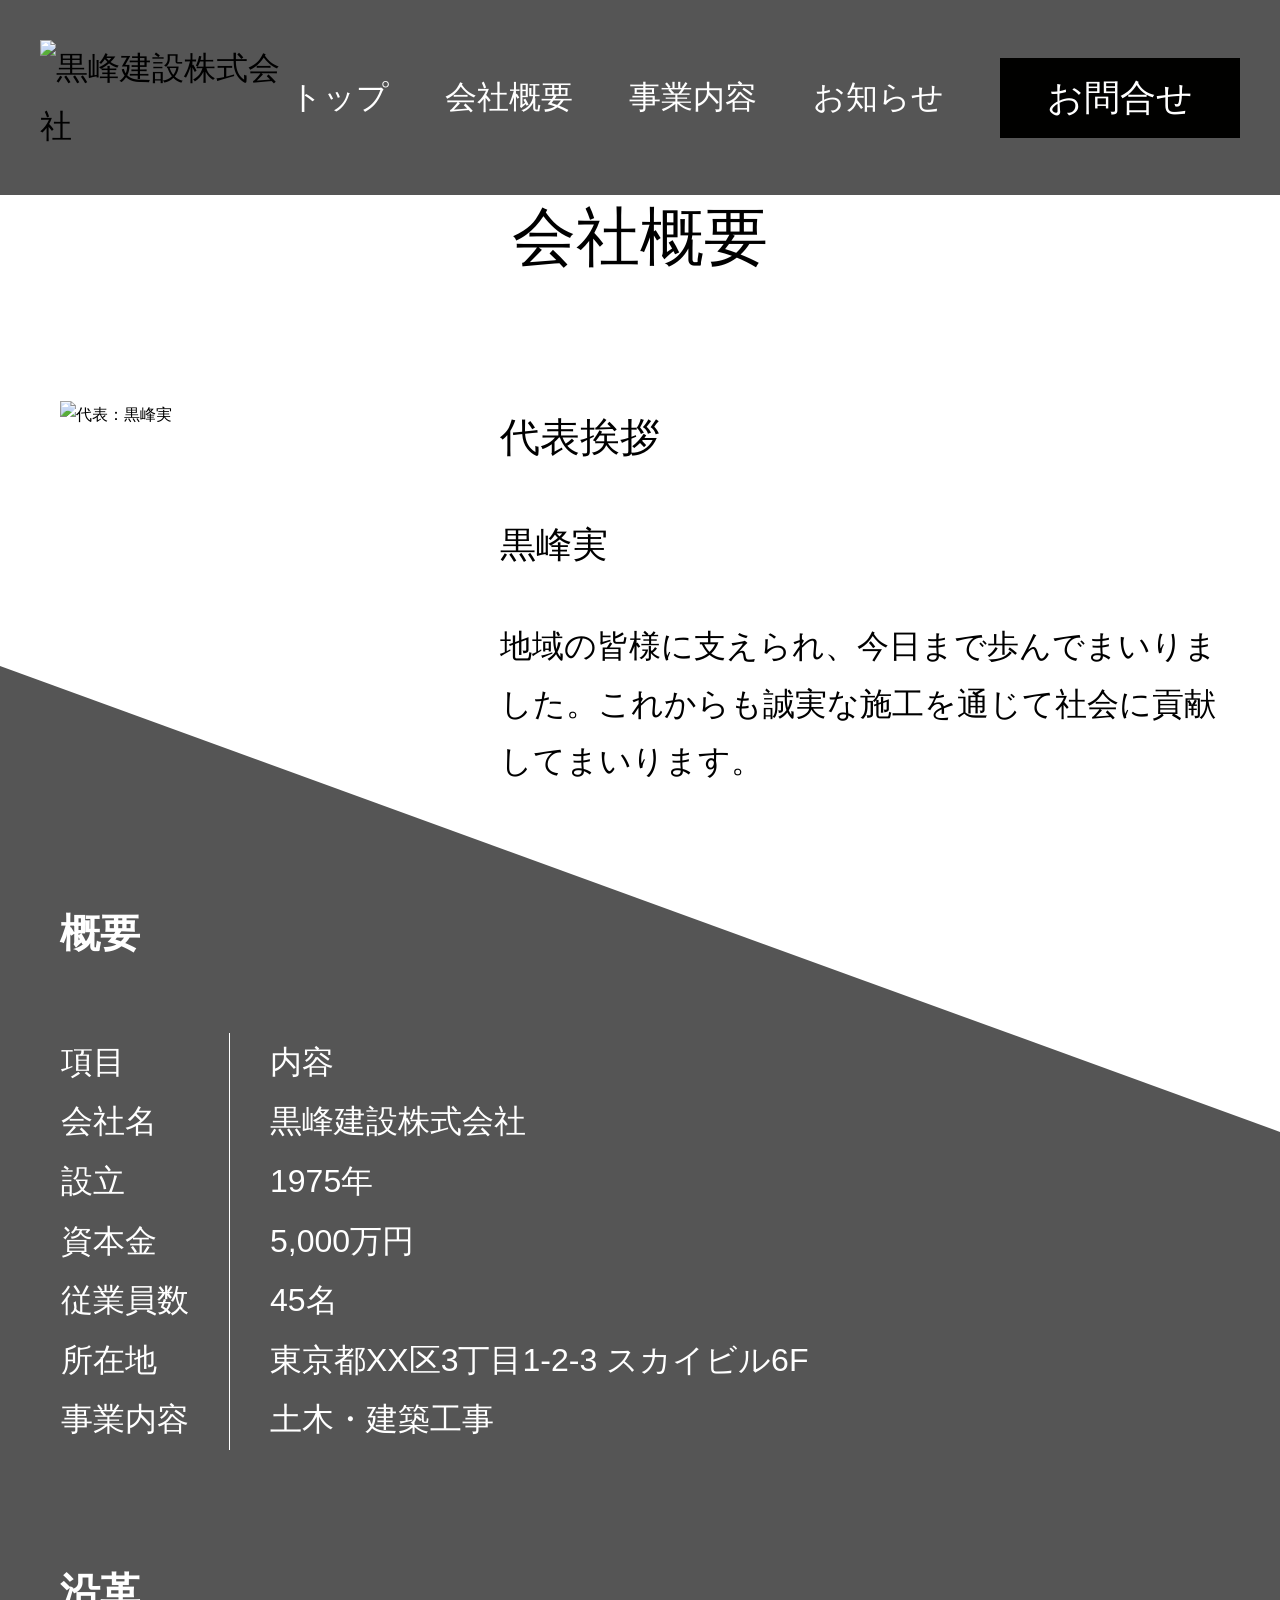
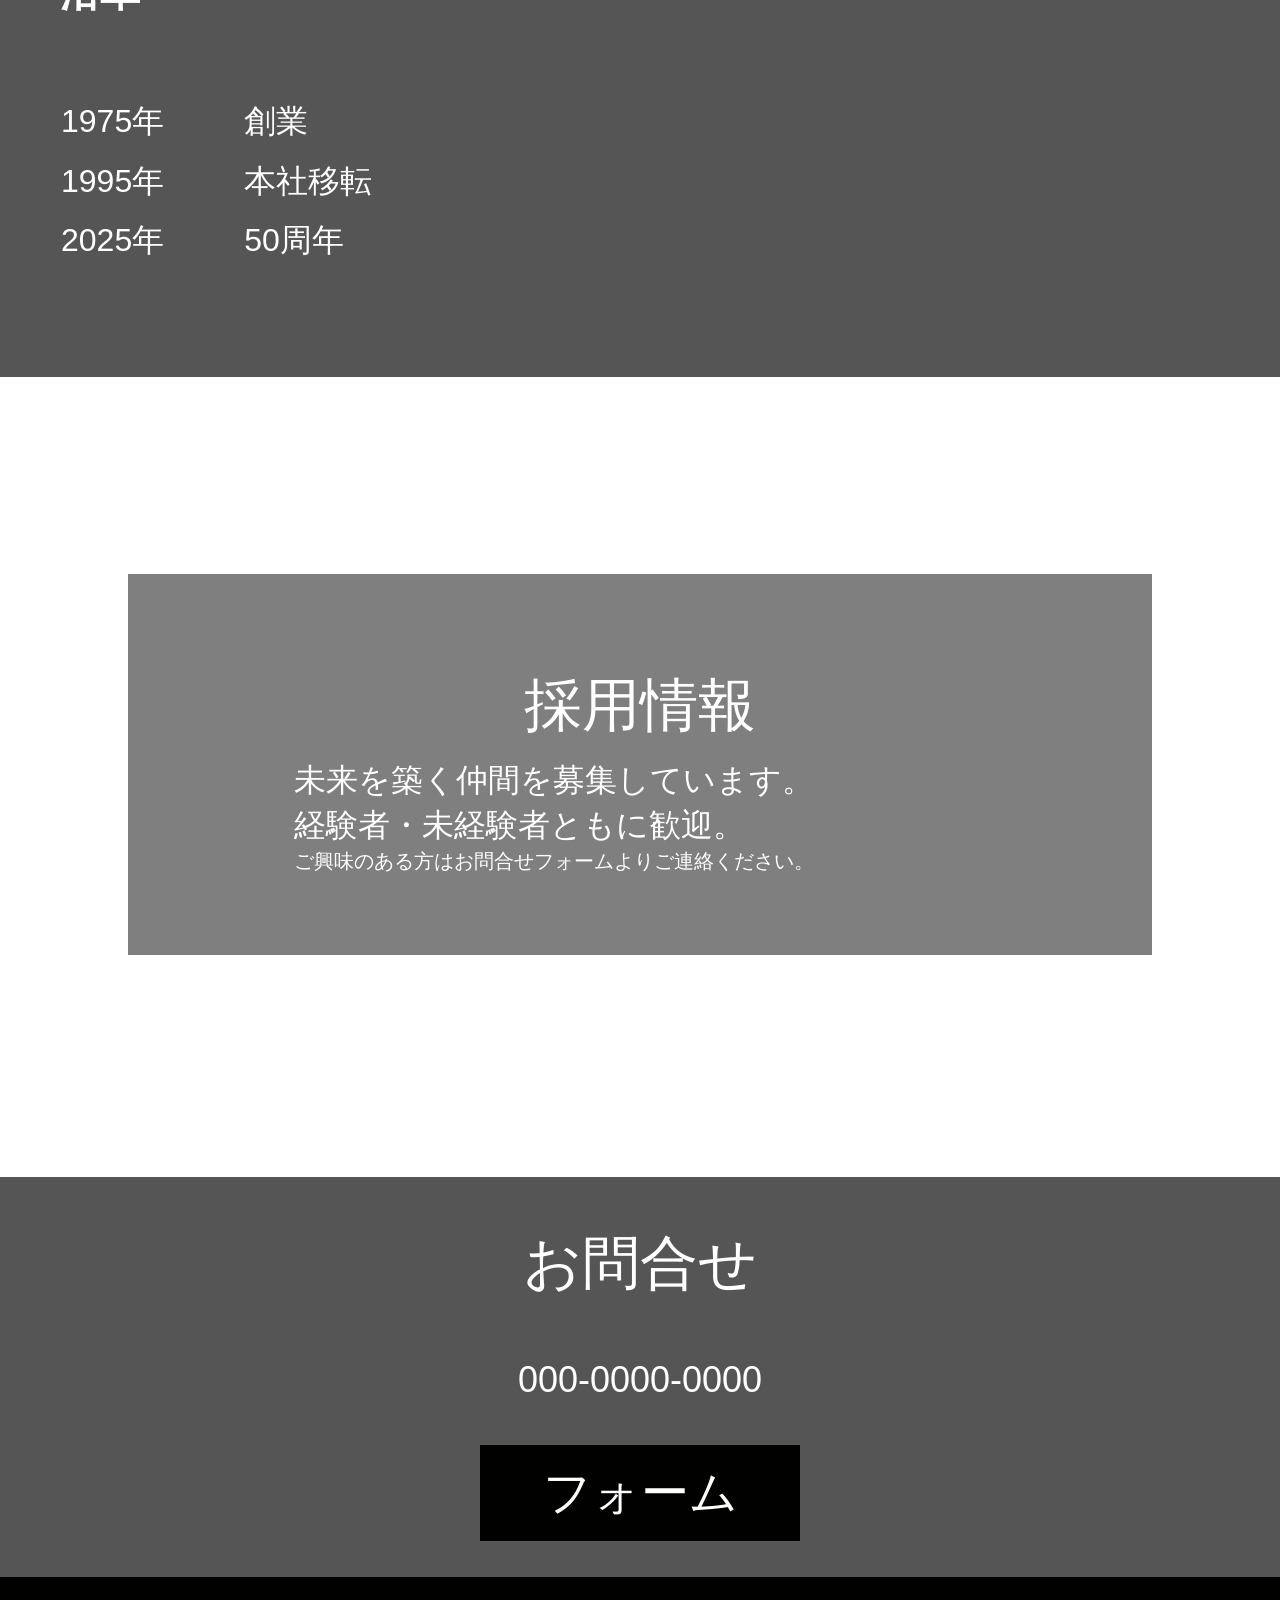
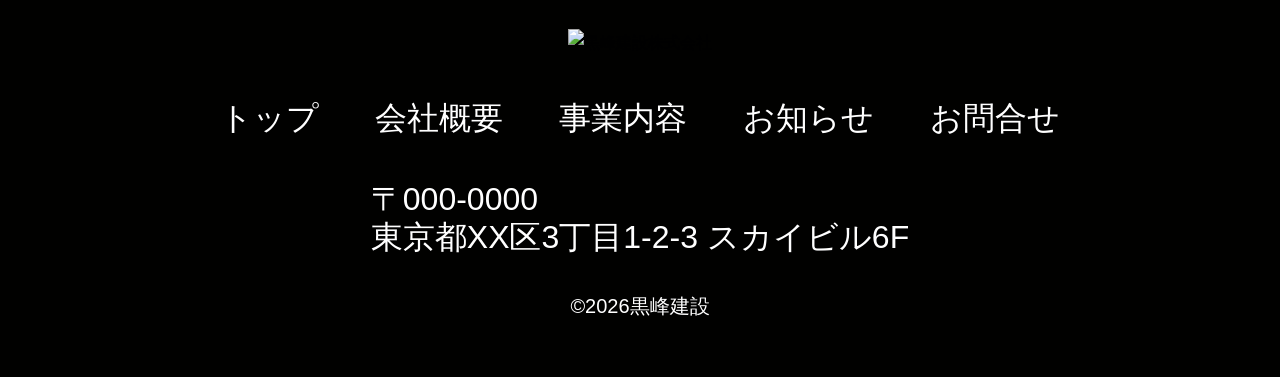
==== about.html @ e71d2fcc "About Page" ====
<!DOCTYPE html>
<html lang="ja">

<head>
  <meta charset="UTF-8">
  <meta name="viewport" content="width=device-width, initial-scale=1.0">
  <meta name="description" content="黒峰建設株式会社は橋梁工事・道路工事・公共施設施工を手掛ける総合建設会社です。">
  <meta property="og:title" content="黒峰建設株式会社">
  <meta property="og:description" content="橋梁・道路・公共施設施工">
  <meta property="og:type" content="website">
  <title>黒峰建設株式会社 | 橋梁・土木工事の専門企業</title>
  <link rel="icon" href="icon.jpg">
  <link rel="stylesheet" href="style.css">
</head>

<body class="about-page">
  <header>
    <div class="header-inner">
      <h1 class="logo">
        <a href="index.html">
          <img src="logo.jpg" alt="黒峰建設株式会社">
        </a>
      </h1>
      <nav>
        <ul class="menu">
          <li><a href="index.html">トップ</a></li>
          <li><a href="about.html">会社概要</a></li>
          <li>事業内容</li>
          <li>お知らせ</li>
          <li class="contact-btn"><a href="contact.html">お問合せ</a></li>
        </ul>
      </nav>
    </div>
  </header>

  <div class="pages">
    <h2 class="page-title">会社概要</h2>
    <div class="wrapper">
      <div class="message-container">
        <img src="CEO.png" alt="代表：黒峰実" class="ceo-img">
        <div class="message-inner">
          <h3 class="ceo-message">代表挨拶</h3>
          <p class="ceo-name">黒峰実</p>
          <p class="message">地域の皆様に支えられ、今日まで歩んでまいりました。これからも誠実な施工を通じて社会に貢献してまいります。</p>
        </div>
      </div>


      <h3 class="part-title">概要</h3>
      <table class="about-detail">
        <thead>
          <tr>
            <th>項目</th>
            <th>内容</th>
          </tr>
        </thead>
        <tbody>
          <tr>
            <td>会社名</td>
            <td>黒峰建設株式会社</td>
          </tr>
          <tr>
            <td>設立</td>
            <td>1975年</td>
          </tr>
          <tr>
            <td>資本金</td>
            <td>5,000万円</td>
          </tr>
          <tr>
            <td>従業員数</td>
            <td>45名</td>
          </tr>
          <tr>
            <td>所在地</td>
            <td>東京都XX区3丁目1-2-3 スカイビル6F</td>
          </tr>
          <tr>
            <td>事業内容</td>
            <td>土木・建築工事</td>
          </tr>
        </tbody>
      </table>

      <h3 class="part-title">沿革</h3>
      <table class="history">
        <tbody>
          <tr>
            <td>1975年</td>
            <td>創業</td>
          </tr>
          <tr>
            <td>1995年</td>
            <td>本社移転</td>
          </tr>
          <tr>
            <td>2025年</td>
            <td>50周年</td>
          </tr>
        </tbody>
      </table>

    </div>
  </div>

  <section class="recruitment">
    <div class="recruitment-overlay">
      <div class="recruitment-inner">
        <h3 class="section-title">
          採用情報
        </h3>
        <p>未来を築く仲間を募集しています。<br>経験者・未経験者ともに歓迎。</p>
        <p class="small">ご興味のある方はお問合せフォームよりご連絡ください。</p>
      </div>
    </div>
  </section>

  <section class="contact-lead">
    <h3 class="section-title">お問合せ</h3>
    <p>000-0000-0000</p>
    <div class="more">
      <a href="contact.html">フォーム
      </a>
    </div>
  </section>

  <footer>
    <img src="logo.jpg" alt="黒峰建設株式会社">
    <nav>
      <ul class="menu">
        <li><a href="index.html">トップ</a></li>
        <li><a href="about.html">会社概要</a></li>
        <li>事業内容</li>
        <li>お知らせ</li>
        <li><a href="contact.html">お問合せ</a></li>
      </ul>
    </nav>
    <p class="adress">〒000-0000
      <br>東京都XX区3丁目1-2-3 スカイビル6F
    </p>
    <p class="copyright">©2026黒峰建設</p>
  </footer>
</body>

</html>
---- style.css ----
@charset "utf-8";

:root {
  --main-color: #555;
  --accent-color: #010100;
}

.wrapper {
  max-width: 1200px;
  margin: 0 auto;
  padding: 0 20px;
  display: flex;
}

*,
*::after,
*::before {
  box-sizing: border-box;
}

html {
  font-size: 100%;
  scroll-behavior: smooth;
  scroll-padding-top: 180px;
}

h1,
h2,
h3,
h4,
h5,
h6 {
  margin: 0;
  font-weight: normal;
}

ul,
ol {
  margin: 0;
  padding: 0;
  list-style: none;
}

p {
  margin: 0;
}

body {
  margin: 0;
  font-family: "Noto Sans JP", sans-serif;
  line-height: 1.8;
  padding-top: 180px;
}

img {
  max-width: 100%;
  height: auto;
  display: block;
}

a {
  text-decoration: none;
  color: inherit;
}

/* トップページ */

header {
  background-color: var(--main-color);
  padding: 40px 0;
  position: fixed;
  top: 0;
  left: 0;
  width: 100%;
  z-index: 1000;
}

.header-inner {
  max-width: 1200px;
  margin: 0 auto;
  display: flex;
  align-items: center;
  justify-content: space-between;
}

header img {
  width: 248px;
}

header .menu {
  display: flex;
  align-items: center;
  gap: 56px;
  color: #fff;
  font-size: 32px;
}

.contact-btn a {
  background-color: var(--accent-color);
  display: inline-block;
  width: 240px;
  height: 80px;
  font-size: 36px;
  text-align: center;
  line-height: 80px;
}


.hero {
  display: flex;
  background: url(top-1.avif) center bottom / cover no-repeat;
  min-height: 720px;
  align-items: center;
  padding: 120px 20px;
  justify-content: center;
  text-align: left;
  position: relative;
}

.hero::before {
  content: "";
  position: absolute;
  inset: 0;
  background-color: var(--accent-color);
  opacity: 0.5;
}

.copy {
  color: #fff;
  font-size: clamp(40px, 5.5vw, 80px);
  font-weight: lighter;
  line-height: 1.2;
  position: relative;
}

.copy .sub {
  display: block;
  font-size: clamp(16px, 2.2vw, 32px);
  max-width: 960px;
  margin: 0 auto;
  position: relative;
}

.news {
  background: url(company2.avif) center bottom / cover no-repeat;
  min-height: 720px;
  display: flex;
  flex-direction: column;
  align-items: center;
  justify-content: center;
}

.section-title {
  color: #fff;
  text-align: center;
  font-size: clamp(28px, 4.5vw, 64px);
  font-weight: 500;
}

.news-overlay {
  display: flex;
  justify-content: center;
  width: 80%;
  max-width: 1200px;
  margin: 0 auto 24px;
  padding: 80px;
  background-color: rgba(1, 1, 0, 0.5);
}

.news-inner {
  width: 80%;
  color: #fff;
  font-size: 32px;
  font-weight: 100;
  text-align: left;
}

.news-list li {
  display: flex;
}

.news-list li a {
  display: flex;
  align-items: center;
  gap: 100px;
  width: 100%;
}

.news-list time {
  width: 140px;
  flex-shrink: 0;
}

.news-title {
  white-space: nowrap;
  overflow: hidden;
  text-overflow: ellipsis;
  flex: 1;
}

.more {
  width: 320px;
  height: 96px;
  background-color: var(--accent-color);
  color: #fff;
  font-size: 48px;
  text-align: center;
  line-height: 96px;
  align-self: center;
}

.more a {
  display: block;
  width: 100%;
  height: 100%;
}


.about {
  background: url(top-3.avif) center / cover no-repeat;
  min-height: 720px;
  display: flex;
  flex-direction: column;
  align-items: center;
  justify-content: center;
}

.section-title {
  color: #fff;
  text-align: center;
  font-size: clamp(28px, 4.5vw, 64px);
  font-weight: 500;
}

.about-overlay {
  display: flex;
  justify-content: center;
  width: 80%;
  max-width: 1200px;
  margin: 0 auto 24px;
  padding: 80px;
  background-color: rgba(1, 1, 0, 0.5);
}

.about-inner {
  width: 80%;
  color: #fff;
  font-size: 32px;
  font-weight: 300;
  text-align: left;
}

.about p {
  font-size: 32px;
  line-height: 1.4;
  text-align: justify;
}

.about .about-inner .sub-heading {
  font-size: clamp(28px, 3.33vw, 48px);
  font-weight: 300;
}



.projects > * {
  position: relative;
  z-index: 1;
}

.projects {
  background: url(house4.avif) center / cover no-repeat;
  min-height: 960px;
  display: flex;
  flex-direction: column;
  align-items: center;
  justify-content: center;
  position: relative;
  gap: 72px;
}

.projects::before {
  content: "";
  position: absolute;
  inset: 0;
  background-color: rgba(1, 1, 0, 0.3);
  z-index: 0;
}

.section-heading {
  display: flex;
  flex-direction: column;
  width: 64%;
  gap: 48px;
}

.section-title {
  color: #fff;
  text-align: center;
  font-size: clamp(28px, 4.5vw, 64px);
  font-weight: 500;
}

.projects-overlay {
  display: flex;
  justify-content: center;
  width: 100%;
  max-width: 400px;
  min-height: 400px;
  margin: 0 auto;
  padding: 120px 20px 0;
  background-color: rgba(1, 1, 0, 0.5);
}

.projects-inner {
  width: 90%;
  color: #fff;
  font-weight: 300;
  text-align: left;
  display: flex;
  gap: 64px;
}

.projects p {
  font-size: clamp(28px, 2vw, 32px);
  line-height: 1.4;
  text-align: justify;
  color: #fff;
  font-weight: 300;
}

.project-title {
  font-size: 40px;
  display: block;
  margin-bottom: 24px;
}


footer {
  background-color: #010100;
  display: flex;
  flex-direction: column;
  align-items: center;
  justify-content: center;
  gap: 32px;
  height: 400px;
}

footer p {
  color: #fff;
  font-weight: 300;
}

footer .menu {
  display: flex;
  align-items: center;
  gap: 56px;
  color: #fff;
  font-size: 32px;
}

.adress {
  font-size: 32px;
  line-height: 1.2;
}

.copyright {
  font-size: 20px;
}

.pages {
  position: relative;
  overflow: hidden;
}

.pages::before {
  content: "";
  position: absolute;
  top: 40%;
  left: -20%;
  width: 140%;
  height: 100%;
  background: #555;
  transform: skewY(20deg);
  z-index: 0;
}

.pages > * {
  position: relative;
  z-index: 1;
}

/* 会社概要 */

.page-title {
  font-size: 64px;
  text-align: center;
  margin-bottom: 106px;
}

.part-title {
  font-size: 40px;
  font-weight: bold;
  margin: 106px 0 64px;
}

.about-page .wrapper {
  flex-direction: column;
  margin-bottom: 106px;
}

.message-container {
  display: flex;
  justify-content: space-between;
}

.ceo-img {
  width: 400px;
  height: auto;
}

.message-inner {
  display: flex;
  flex-direction: column;
  justify-content: center;
  gap: 40px;
}

.about-page .part-title, 
.about-page table {
  color: #fff;
}

.ceo-message {
  font-size: 40px;
}

.ceo-name {
  font-size: 36px;
}

.message {
  font-weight: 300;
  font-size: 32px;
  max-width: 720px;
}

.about-detail {
  font-size: 32px;
  font-weight: 300;
  border-collapse: collapse;
  width: 100%;
  table-layout: auto;
}

.about-detail th {
  font-weight: 300;
  text-align: left;
}

.about-detail th:first-child,
.about-detail td:first-child {
  border-right: #fff 1px solid;
  width: 128px;
  white-space: nowrap;
  padding-right: 40px;
}

.about-detail th:nth-child(2),
.about-detail td:nth-child(2) {
  padding-left: 40px;
}

.history {
  font-size: 32px;
  font-weight: 300;
  border-collapse: collapse;
  width: 100%;
  table-layout: auto;
}

.history td:first-child {
  width: 128px;
  white-space: nowrap;
  padding-right: 40px;
}

.history td:nth-child(2) {
  padding-left: 40px;
}


.recruitment {
  background: url(top-6.avif) center / cover no-repeat;
  min-height: 800px;
  display: flex;
  flex-direction: column;
  align-items: center;
  justify-content: center;
}

.section-title {
  color: #fff;
  text-align: center;
  font-size: clamp(28px, 4.5vw, 64px);
  font-weight: 500;
}

.recruitment-overlay {
  display: flex;
  justify-content: center;
  width: 80%;
  max-width: 1200px;
  margin: 0 auto 24px;
  padding: 80px;
  background-color: rgba(1, 1, 0, 0.5);
}

.recruitment-inner {
  width: 80%;
  color: #fff;
  font-size: 32px;
  font-weight: 300;
  text-align: left;
}

.recruitment p {
  font-size: 32px;
  line-height: 1.4;
  text-align: justify;
}

.recruitment .recruitment-inner {
  font-size: clamp(28px, 3.33vw, 48px);
  font-weight: 300;
}

p.small {
  font-size: 20px;
}


.contact-lead {
  background-color: #555;
  min-height: 400px;
  display: flex;
  flex-direction: column;
  justify-content: center;
  align-items: center;
  gap: 32px;
}

.contact-lead p {
  font-size: 36px;
  color: #fff;
}
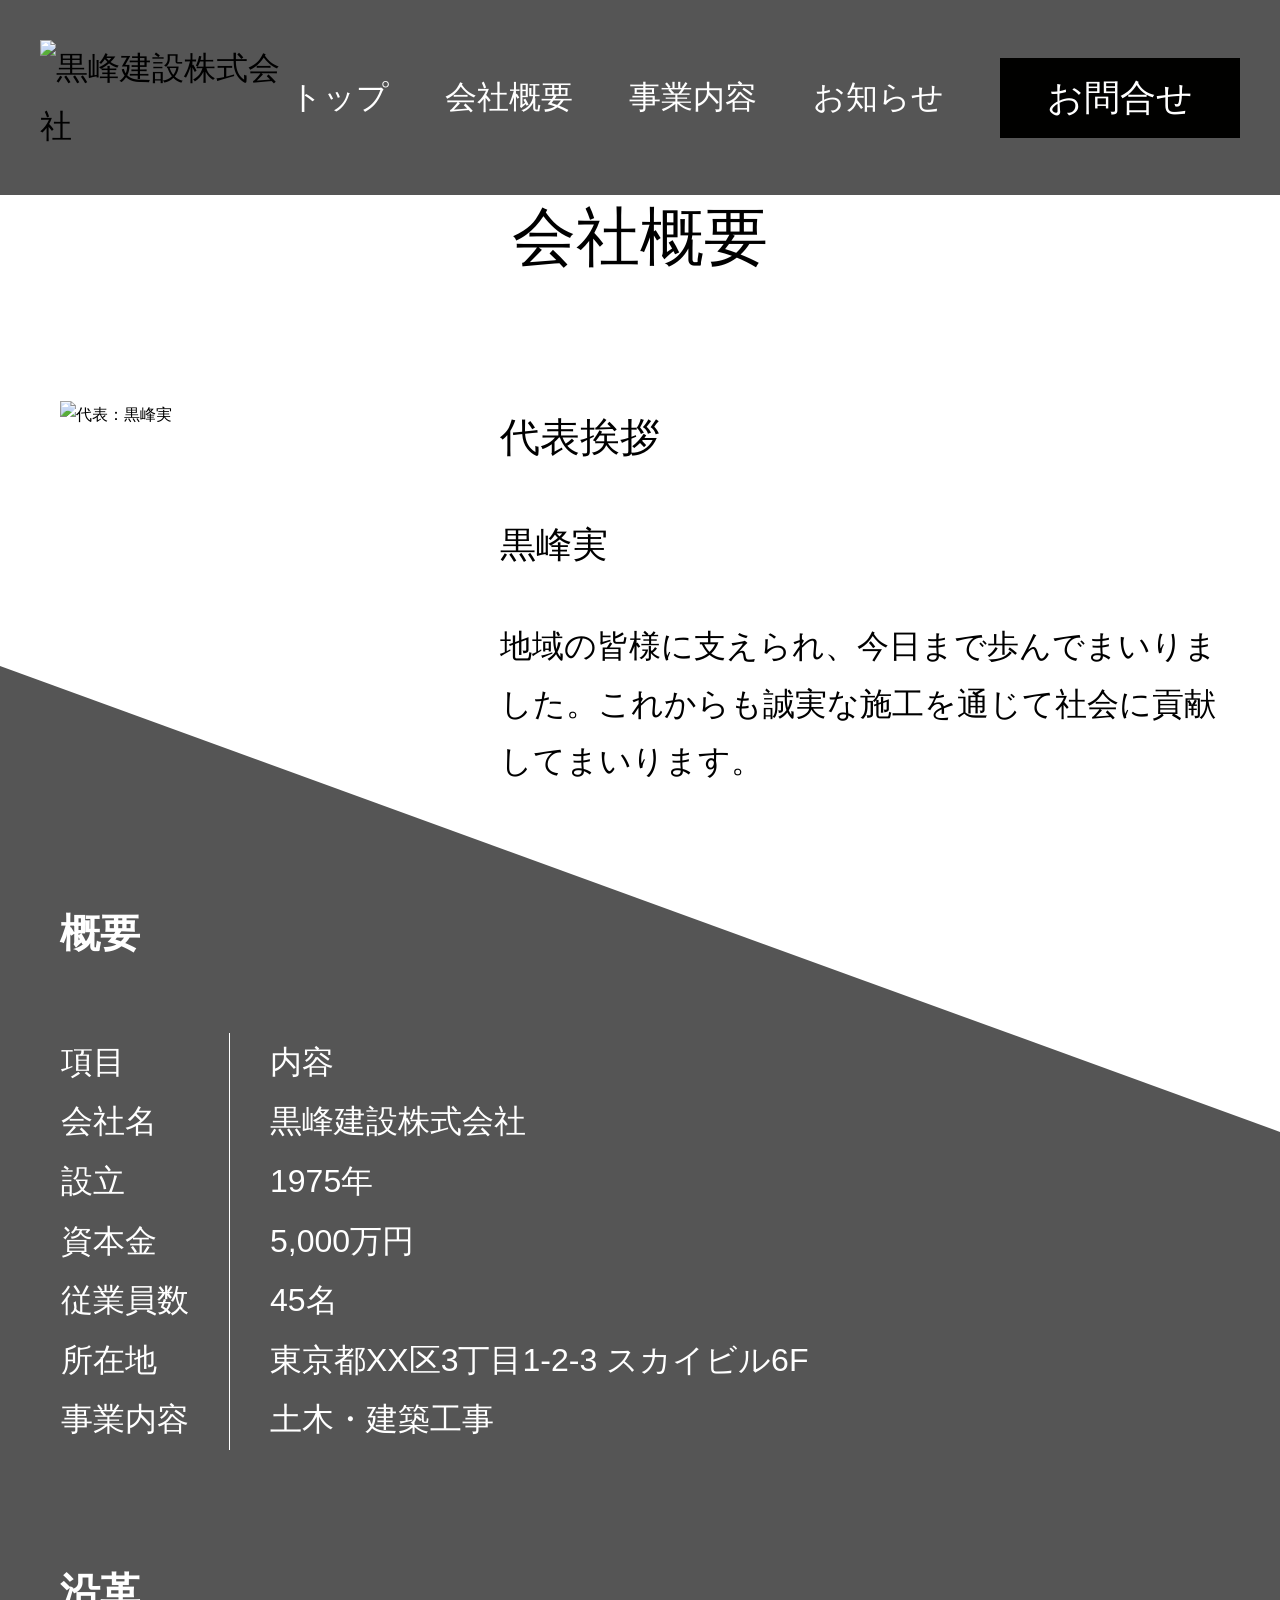
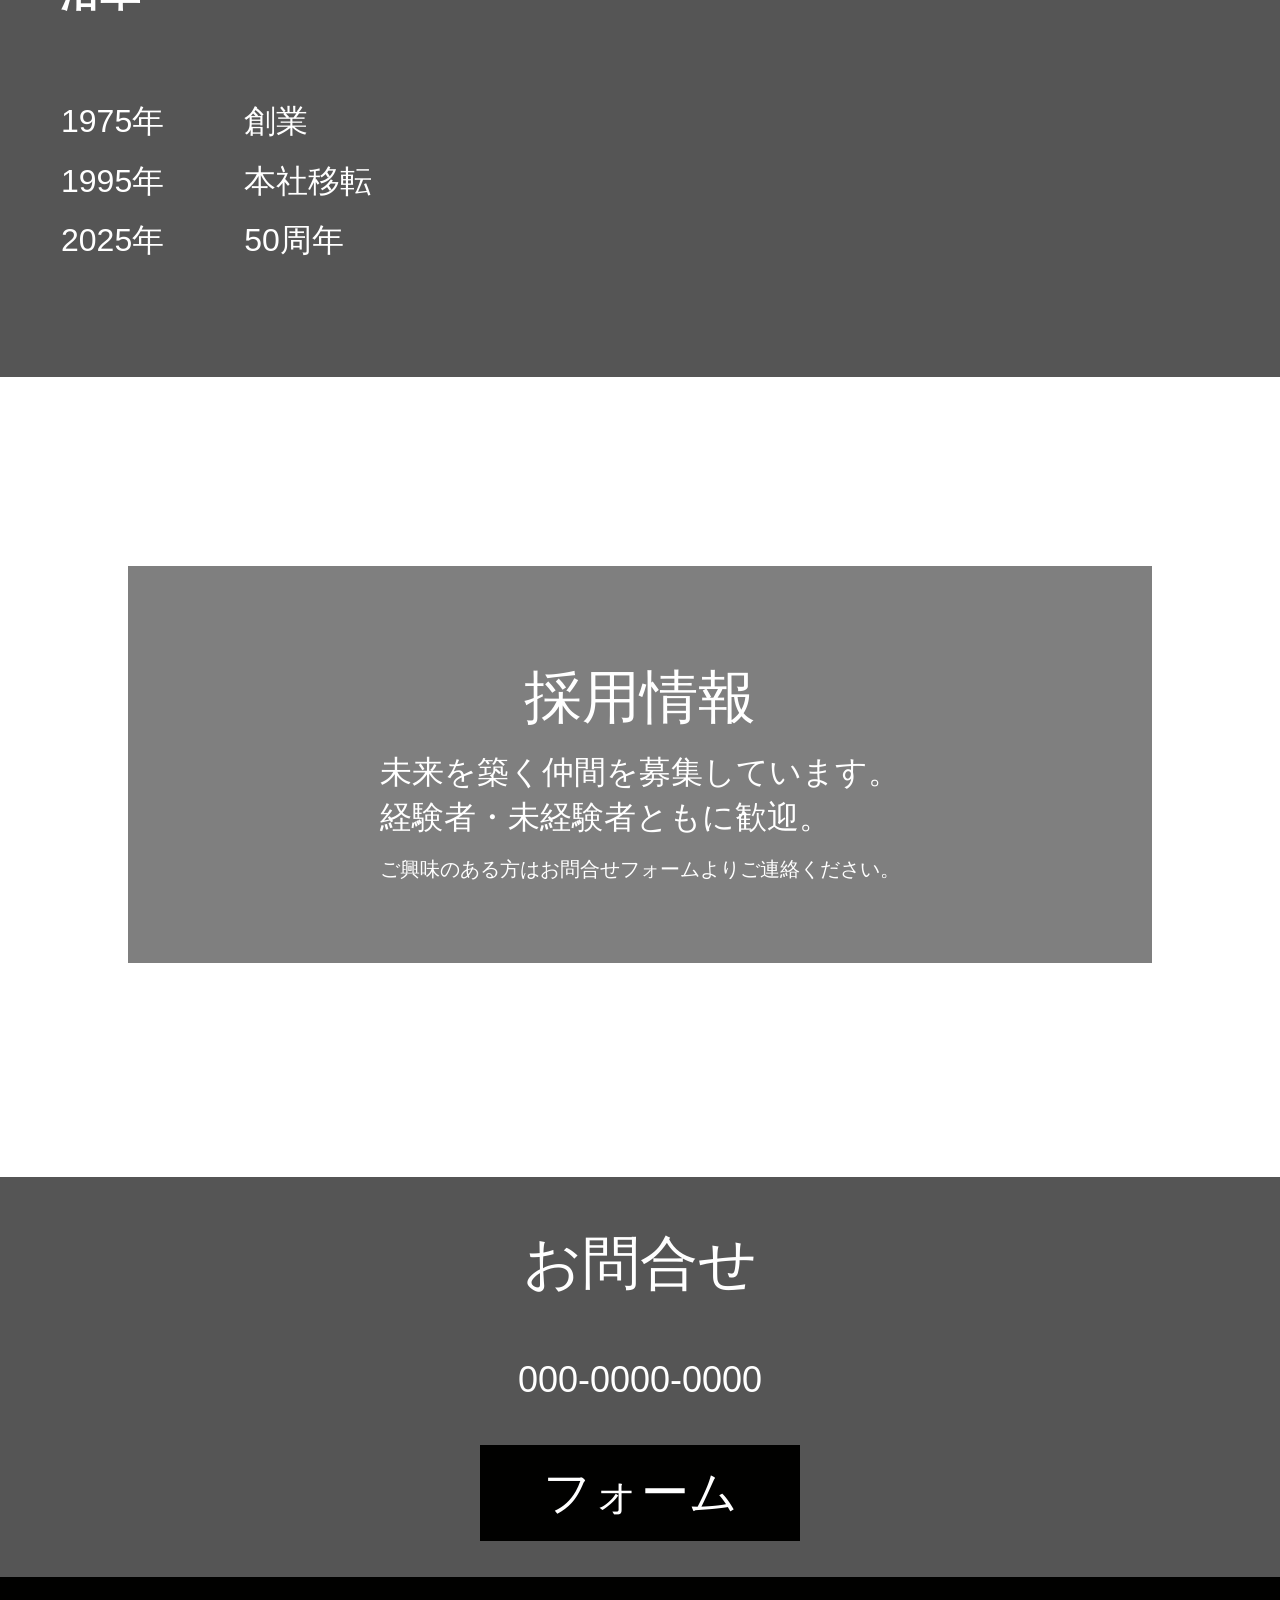
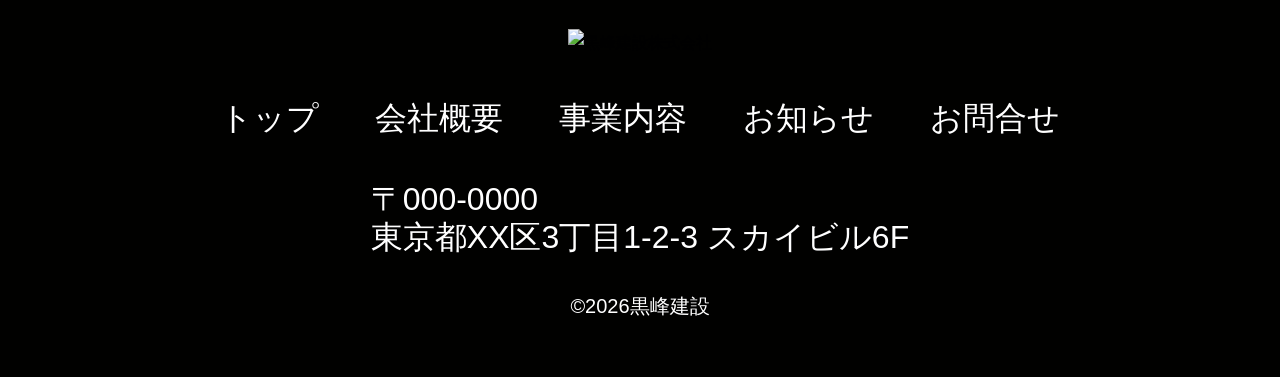
==== commit 7bea2165: "Projects Page" ====
--- a/about.html
+++ b/about.html
@@ -25,7 +25,7 @@
         <ul class="menu">
           <li><a href="index.html">トップ</a></li>
           <li><a href="about.html">会社概要</a></li>
-          <li>事業内容</li>
+          <li><a href="projects.html">事業内容</a></li>
           <li>お知らせ</li>
           <li class="contact-btn"><a href="contact.html">お問合せ</a></li>
         </ul>
@@ -130,7 +130,7 @@
       <ul class="menu">
         <li><a href="index.html">トップ</a></li>
         <li><a href="about.html">会社概要</a></li>
-        <li>事業内容</li>
+        <li><a href="projects.html">事業内容</a></li>
         <li>お知らせ</li>
         <li><a href="contact.html">お問合せ</a></li>
       </ul>
--- a/style.css
+++ b/style.css
@@ -376,7 +376,6 @@
 .pages::before {
   content: "";
   position: absolute;
-  top: 40%;
   left: -20%;
   width: 140%;
   height: 100%;
@@ -392,6 +391,10 @@
 
 /* 会社概要 */
 
+.about-page .pages::before {
+  top: 40%;
+}
+
 .page-title {
   font-size: 64px;
   text-align: center;
@@ -528,6 +531,8 @@
   font-size: 32px;
   line-height: 1.4;
   text-align: justify;
+  display: flex;
+  justify-content: center;
 }
 
 .recruitment .recruitment-inner {
@@ -536,6 +541,7 @@
 }
 
 p.small {
+  padding-top: 16px;
   font-size: 20px;
 }
 
@@ -553,4 +559,90 @@
 .contact-lead p {
   font-size: 36px;
   color: #fff;
+}
+
+
+/* 事業内容 */
+
+.projects-page .pages::before {
+  top: 42%;
+}
+
+.explanation {
+  display: flex;
+  justify-content: center;
+  font-size: clamp(28px, 2vw, 32px);
+}
+
+.projects-page .wrapper {
+  flex-direction: column;
+  gap: 136px;
+  margin-bottom: 136px;
+}
+
+.kinds {
+  display: flex;
+  flex-direction: column;
+  gap: 136px;
+}
+
+.ttls {
+  display: flex;
+  flex-direction: column;
+  gap: 24px;
+  flex-wrap: wrap;
+}
+
+.kinds-ttl {
+  font-size: 40px;
+}
+
+.ttls p {
+  font-size: clamp(28px, 2vw, 32px);
+}
+
+.ex-ttl {
+  display: flex;
+  width: 100%;
+  flex-direction: column;
+}
+
+.projects-ex:nth-of-type(even) {
+  text-align: right;
+}
+
+.ex-detail {
+  display: flex;
+  align-items: center;
+  justify-content: space-between;
+}
+
+.ex-inner {
+  display: flex;
+  flex-direction: column;
+  width: 560px;
+}
+
+.ex-inner dt,
+.ex-inner dd {
+  margin: 0;
+}
+
+.projects-ex {
+  display: flex;
+  flex-direction: column;
+  font-size: clamp(28px, 2vw, 32px);
+}
+
+.projects-ex:nth-of-type(even) .ex-detail {
+  flex-direction: row-reverse;
+}
+
+.projects-ex img {
+  width: 560px;
+  aspect-ratio: 14 / 9;
+}
+
+.theme-dark {
+  color: #fff;
 }
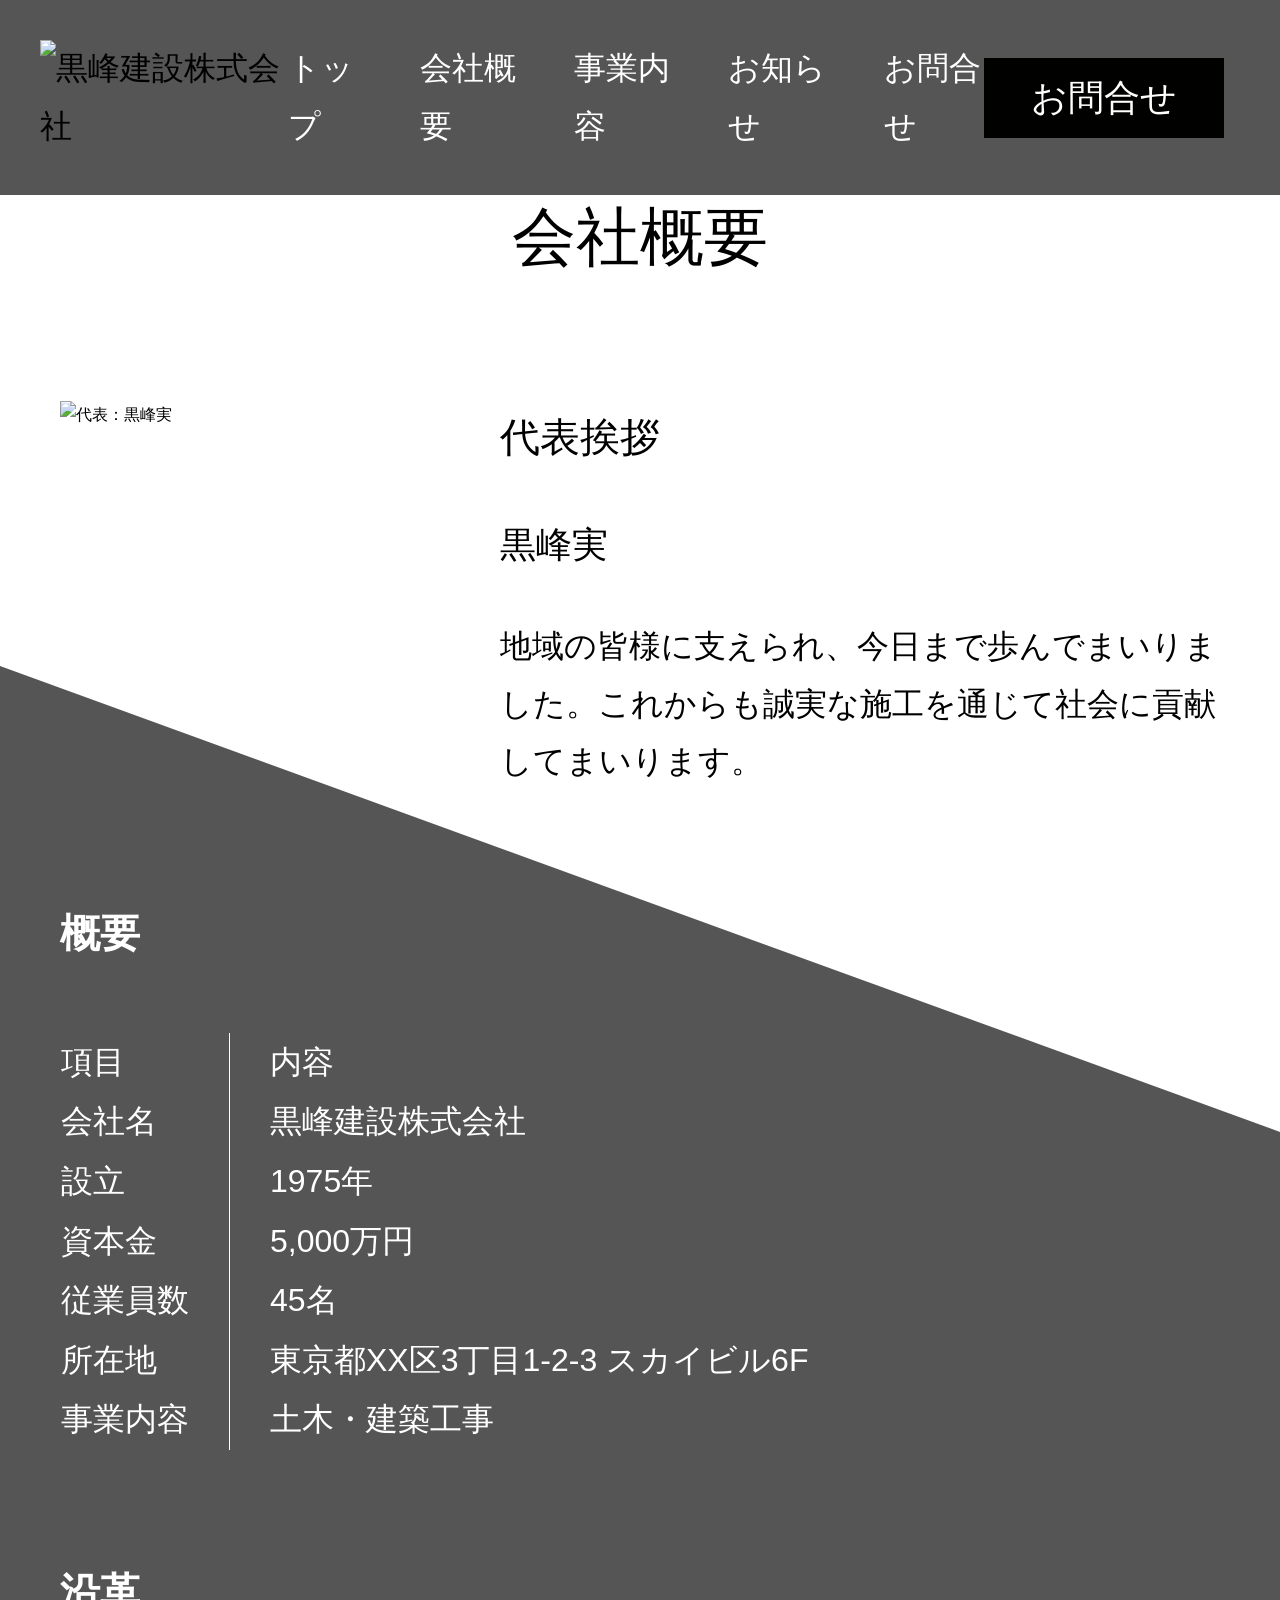
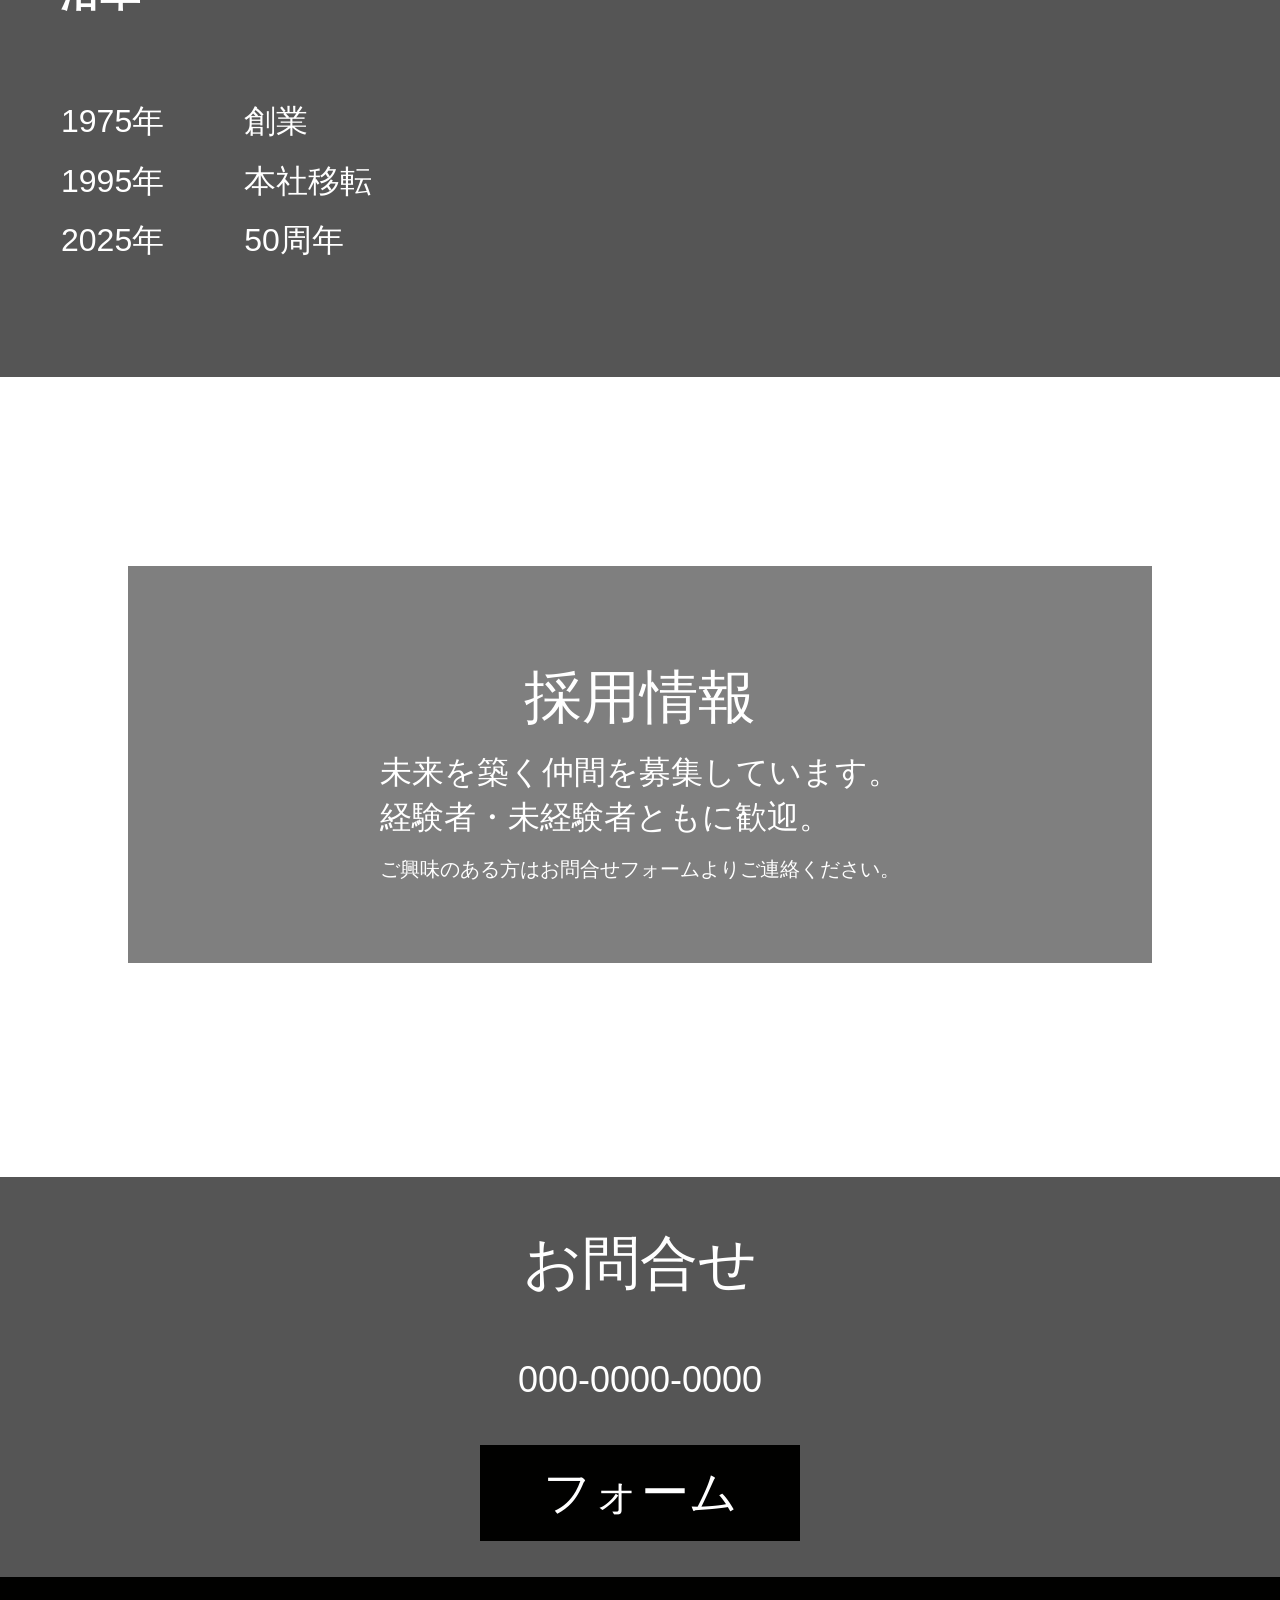
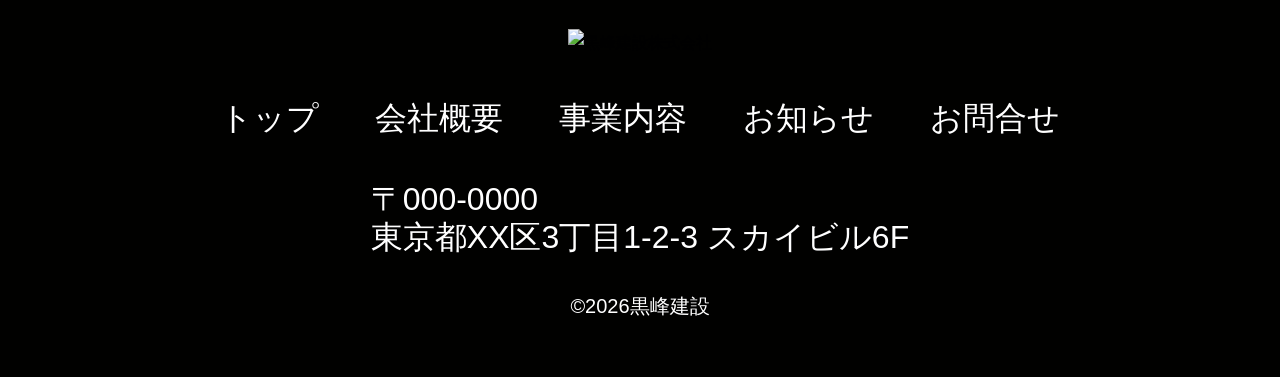
==== commit 96fce175: "hamburger menu" ====
--- a/about.html
+++ b/about.html
@@ -11,6 +11,7 @@
   <title>黒峰建設株式会社 | 橋梁・土木工事の専門企業</title>
   <link rel="icon" href="icon.jpg">
   <link rel="stylesheet" href="style.css">
+  <link href="https://fonts.googleapis.com/css2?family=Material+Symbols+Outlined" rel="stylesheet" />
 </head>
 
 <body class="about-page">
@@ -21,15 +22,36 @@
           <img src="logo.jpg" alt="黒峰建設株式会社">
         </a>
       </h1>
-      <nav>
+      <nav class="PC-menu">
         <ul class="menu">
           <li><a href="index.html">トップ</a></li>
           <li><a href="about.html">会社概要</a></li>
           <li><a href="projects.html">事業内容</a></li>
-          <li>お知らせ</li>
+          <li><a href="news.html">お知らせ</a></li>
           <li class="contact-btn"><a href="contact.html">お問合せ</a></li>
         </ul>
       </nav>
+      <div class="header-right">
+        <a href="contact.html" class="contact-btn">お問合せ</a>
+        <div class="SP-menu">
+          <span class="material-symbols-outlined" id="menu-open">
+            menu
+          </span>
+          <div class="SP-overlay">
+            <span class="material-symbols-outlined" id="menu-close">
+              close
+            </span>
+            <nav class="SP-nav">
+              <ul>
+                <li><a href="index.html">トップ</a></li>
+                <li><a href="about.html">会社概要</a></li>
+                <li><a href="projects.html">事業内容</a></li>
+                <li><a href="news.html">お知らせ</a></li>
+              </ul>
+            </nav>
+          </div>
+        </div>
+      </div>
     </div>
   </header>
 
@@ -131,7 +153,7 @@
         <li><a href="index.html">トップ</a></li>
         <li><a href="about.html">会社概要</a></li>
         <li><a href="projects.html">事業内容</a></li>
-        <li>お知らせ</li>
+        <li><a href="news.html">お知らせ</a></li>
         <li><a href="contact.html">お問合せ</a></li>
       </ul>
     </nav>
@@ -140,6 +162,7 @@
     </p>
     <p class="copyright">©2026黒峰建設</p>
   </footer>
+  <script src="main.js"></script>
 </body>
 
 </html>
--- a/style.css
+++ b/style.css
@@ -75,6 +75,72 @@
   z-index: 1000;
 }
 
+.SP-menu {
+  font-size: 24px;
+  color: #fff;
+}
+
+.header-right {
+  display: flex;
+  gap: 16px;
+  justify-content: right;
+}
+
+#menu-open {
+  display: none;
+  font-size: 40px;
+}
+
+.SP-overlay {
+  position: fixed;
+  top: 0;
+  left: 0;
+  width: 100%;
+  height: 100%;
+  background: rgba(0, 0, 0, 0.7);
+  opacity: 0;
+  visibility: hidden;
+}
+
+.SP-menu.active .SP-overlay {
+  opacity: 1;
+  visibility: visible;
+  display: flex;
+  align-items: center;
+  justify-content: center;
+  flex-direction: column;
+}
+
+.SP-nav {
+  text-align: center;
+  position: relative;
+  transform: translateY(24px);
+  opacity: 0;
+  transition: transform 1s ease, opacity 1s ease;
+}
+
+.SP-menu.active .SP-nav {
+  transform: translateY(0);
+  opacity: 1;
+  transition-delay: 0.2s;
+}
+
+#menu-close {
+  display: none;
+  font-size: 40px;
+  position: fixed;
+  top: 40px;
+  right: 20px;
+}
+
+.SP-menu.active #menu-open {
+  visibility: hidden;
+}
+
+.SP-menu.active #menu-close {
+  display: block;
+}
+
 .header-inner {
   max-width: 1200px;
   margin: 0 auto;
@@ -95,7 +161,7 @@
   font-size: 32px;
 }
 
-.contact-btn a {
+a.contact-btn {
   background-color: var(--accent-color);
   display: inline-block;
   width: 240px;
@@ -103,6 +169,7 @@
   font-size: 36px;
   text-align: center;
   line-height: 80px;
+  color: #fff;
 }
 
 
@@ -175,18 +242,18 @@
   text-align: left;
 }
 
-.news-list li {
-  display: flex;
-}
-
-.news-list li a {
+.top-news-list li {
+  display: flex;
+}
+
+.top-news-list li a {
   display: flex;
   align-items: center;
   gap: 100px;
   width: 100%;
 }
 
-.news-list time {
+.top-news-list time {
   width: 140px;
   flex-shrink: 0;
 }
@@ -200,7 +267,7 @@
 
 .more {
   width: 320px;
-  height: 96px;
+  aspect-ratio: 10 / 3;
   background-color: var(--accent-color);
   color: #fff;
   font-size: 48px;
@@ -263,7 +330,7 @@
 
 
 
-.projects > * {
+.projects>* {
   position: relative;
   z-index: 1;
 }
@@ -384,7 +451,7 @@
   z-index: 0;
 }
 
-.pages > * {
+.pages>* {
   position: relative;
   z-index: 1;
 }
@@ -429,7 +496,7 @@
   gap: 40px;
 }
 
-.about-page .part-title, 
+.about-page .part-title,
 .about-page table {
   color: #fff;
 }
@@ -645,4 +712,609 @@
 
 .theme-dark {
   color: #fff;
+}
+
+
+/* お知らせ */
+
+
+.news-list {
+  display: grid;
+  grid-template-columns: repeat(2, 1fr);
+  gap: 64px;
+  max-width: 1200px;
+  margin: auto;
+}
+
+.news-item {
+  display: flex;
+  flex-direction: column;
+}
+
+.news-thumb {
+  width: 100%;
+  aspect-ratio: 3 / 2;
+  background-color: #eee;
+}
+
+.news-thumb img {
+  width: 100%;
+  height: 100%;
+}
+
+.news-body {
+  margin: 56px auto 24px;
+}
+
+.news-body h3 {
+  font-size: 24px;
+  margin-bottom: 24px;
+}
+
+.news-date {
+  color: #a1a1a1;
+}
+
+.pager {
+  display: flex;
+  justify-content: center;
+}
+
+.page-numbers {
+  display: flex;
+  font-size: 40px;
+  margin: 80px auto 160px;
+  line-height: 1;
+  text-align: center;
+}
+
+.page-numbers li {
+  padding: 4px;
+  width: 48px;
+  height: 48px;
+  border: solid 1px #a1a1a1;
+}
+
+
+/* 記事 */
+
+.news-detail-page .pages::before {
+  top: 50%;
+}
+
+.article-inner {
+  max-width: 1000px;
+  margin: 64px auto;
+}
+
+.article-ttl {
+  font-size: 40px;
+  line-height: 1.2;
+}
+
+.article-date {
+  font-size: 32px;
+  color: #a1a1a1;
+}
+
+.thumb {
+  width: 100%;
+  aspect-ratio: 3 / 2;
+  background-color: #eee;
+  margin-top: 64px;
+}
+
+.article-text {
+  text-align: justify;
+  font-size: 24px;
+  margin-top: 64px;
+  color: #fff;
+}
+
+
+/* お問合せ */
+
+.contact-page .pages::before {
+  top: 75%;
+}
+
+.contact-form {
+  display: flex;
+  flex-direction: column;
+  max-width: 720px;
+  margin: auto;
+  gap: 64px;
+}
+
+
+label {
+  display: flex;
+  flex-direction: column;
+  width: 100%;
+  text-align: left;
+  font-size: 24px;
+}
+
+.contact-page textarea {
+  min-height: 120px;
+  width: 100%;
+  resize: vertical;
+}
+
+.required {
+  color: red;
+}
+
+.contact-page input,
+.contact-page textarea,
+.contact-page select {
+  font-size: 24px;
+  background-color: #eee;
+}
+
+.submit {
+  display: flex;
+  flex-direction: column;
+  align-items: center;
+  margin: 0 auto 160px;
+}
+
+.submit p {
+  color: #fff;
+}
+
+
+/* サンクス */
+
+html.thanks-page,
+body.thanks-page {
+  height: 100%;
+}
+
+body.thanks-page {
+  display: flex;
+  flex-direction: column;
+}
+
+.thanks-page .pages {
+  flex: 1;
+}
+
+.thanks-page .pages::before {
+  top: 60%;
+}
+
+.thanks-page {
+  min-height: 1400px;
+}
+
+.thanks-comment {
+  display: flex;
+  justify-content: center;
+  font-size: 24px;
+}
+
+.back {
+  text-decoration: underline;
+  text-align: center;
+}
+
+.thanks-page footer {
+  bottom: 100%;
+}
+
+
+@media (max-width: 1200px) {
+
+  header {
+    padding: 30px 20px;
+  }
+
+  header .menu {
+    font-size: 20px;
+    gap: 20px;
+  }
+
+  header img {
+    width: 132px;
+  }
+
+  a.contact-btn {
+    width: 120px;
+    height: 40px;
+    font-size: 18px;
+    line-height: 40px;
+  }
+
+  .header-inner {
+    max-width: 1000px;
+  }
+
+  body {
+    padding-top: 114px;
+  }
+
+  .hero {
+    height: 480px;
+    min-height: 0;
+  }
+
+  .news,
+  .about,
+  .projects {
+    max-height: 500px;
+    min-height: 0;
+  }
+
+  .copy .sub {
+    max-width: 540px;
+  }
+
+  .news-overlay {
+    max-width: 1000px;
+    margin: 0 auto 24px;
+    padding: 40px;
+  }
+
+  .news-inner {
+    font-size: 24px;
+  }
+
+  .top-news-list li a {
+    gap: 50px;
+  }
+
+  .top-news-list time {
+    width: 80px;
+  }
+
+  .more {
+    width: 240px;
+    font-size: 32px;
+    line-height: 72px;
+    margin-bottom: 24px;
+  }
+
+  .about-overlay {
+    max-width: 1000px;
+    padding: 40px;
+  }
+
+  .about-inner {
+    font-size: 20px;
+  }
+
+  .about p {
+    font-size: 20px;
+  }
+
+
+
+  .projects {
+    gap: 32px;
+  }
+
+  .section-heading {
+    width: 64%;
+    gap: 24px;
+  }
+
+  .projects-overlay {
+    max-width: 200px;
+    min-height: 200px;
+    padding: 8px 12px;
+  }
+
+  .projects-inner {
+    gap: 24px;
+    display: flex;
+    align-items: flex-start;
+  }
+
+  .projects p {
+    font-size: 16px;
+    line-height: 1.4;
+    display: flex;
+    flex-direction: column;
+    justify-content: center;
+  }
+
+  .project-title {
+    font-size: 24px;
+    margin-bottom: 24px;
+  }
+
+
+  footer {
+    gap: 8px;
+    height: 240px;
+  }
+
+  footer img {
+    width: 180px;
+  }
+
+  footer .menu {
+    gap: 16px;
+    font-size: 24px;
+  }
+
+  .adress {
+    font-size: 24px;
+    line-height: 1.2;
+  }
+
+  .copyright {
+    font-size: 16px;
+  }
+
+
+  /* 会社概要 */
+
+  .about-page .pages::before {
+    top: 45%;
+  }
+
+  .page-title {
+    font-size: 40px;
+    margin-bottom: 40px;
+  }
+
+  .part-title {
+    font-size: 20px;
+    margin: 40px 0 32px;
+  }
+
+  .about-page .wrapper {
+    margin-bottom: 40px;
+    padding: 0 40px;
+  }
+
+  .message-container {
+    justify-content: left;
+    gap: 32px;
+  }
+
+  .ceo-img {
+    width: 200px;
+    height: 100%;
+  }
+
+  .message-inner {
+    gap: 20px;
+  }
+
+  .ceo-message {
+    font-size: 32px;
+  }
+
+  .ceo-name {
+    font-size: 24px;
+  }
+
+  .message {
+    font-size: 16px;
+    max-width: 480px;
+  }
+
+  .about-detail {
+    font-size: 16px;
+  }
+
+  .about-detail th:first-child,
+  .about-detail td:first-child {
+    width: 128px;
+    white-space: nowrap;
+    padding-right: 32px;
+  }
+
+  .about-detail th:nth-child(2),
+  .about-detail td:nth-child(2) {
+    padding-left: 32px;
+  }
+
+  .history {
+    font-size: 16px;
+  }
+
+  .history td:first-child {
+    width: 128px;
+    white-space: nowrap;
+    padding-right: 32px;
+  }
+
+  .history td:nth-child(2) {
+    padding-left: 32px;
+  }
+
+
+  .recruitment {
+    min-height: 500px;
+  }
+
+  .section-title {
+    font-size: 32px;
+  }
+
+  .recruitment-overlay {
+    max-width: 1000px;
+    margin: 24px auto;
+    padding: 40px;
+  }
+
+  .recruitment-inner {
+    font-size: 16px;
+  }
+
+  .recruitment p {
+    font-size: 20px;
+  }
+
+  .recruitment .recruitment-inner {
+    font-size: 20px;
+  }
+
+  p.small {
+    padding-top: 8px;
+    font-size: 16px;
+  }
+
+
+  .contact-lead {
+    min-height: 200px;
+    gap: 16px;
+  }
+
+  .contact-lead p {
+    font-size: 24px;
+  }
+
+
+  /* 事業内容 */
+
+  .projects-page .pages::before {
+    top: 42%;
+  }
+
+  .explanation {
+    font-size: 20px;
+  }
+
+  .projects-page .wrapper {
+    max-width: 800px;
+    padding: 0 40px;
+    max-width: 800px;
+    padding: 0 40px;
+    gap: 80px;
+    margin-bottom: 80px;
+  }
+
+  .kinds {
+    gap: 80px;
+  }
+
+  .ttls {
+    gap: 16px;
+  }
+
+  .kinds-ttl {
+    font-size: 24px;
+  }
+
+  .ttls p {
+    font-size: 16px;
+  }
+
+  .ex-detail {
+    display: flex;
+    align-items: center;
+    justify-content: space-between;
+  }
+
+  .ex-inner {
+    width: 320px;
+  }
+
+  .projects-ex {
+    font-size: 16px;
+  }
+
+  .projects-ex img {
+    width: 300px;
+  }
+
+
+
+  /* お知らせ */
+
+  .news-list {
+    padding: 0 40px;
+  }
+
+  .news-body {
+    margin: 24px auto 12px;
+  }
+
+  .news-body h3 {
+    font-size: 16px;
+    margin-bottom: 24px;
+  }
+
+  h3.news-ttl {
+    margin: 0;
+  }
+
+  .news-date {
+    font-size: 12px;
+  }
+
+  .page-numbers {
+    font-size: 20px;
+    margin: 40px auto 80px;
+  }
+
+  .page-numbers li {
+    padding: 2px;
+    width: 24px;
+    height: 24px;
+  }
+
+
+  /* 記事 */
+
+  .article-inner {
+    width: 80%;
+  }
+
+  .article-ttl {
+    font-size: 32px;
+  }
+
+  .article-date {
+    font-size: 24px;
+  }
+
+  .article-text {
+    font-size: 20px;
+  }
+
+
+  /* お問合せ */
+
+  .contact-page .pages::before {
+    top: 80%;
+  }
+
+  .contact-form {
+    width: 80%;
+  }
+
+  .submit {
+    margin: 0 auto 80px;
+  }
+
+
+  /* サンクス */
+
+  .thanks-page .pages::before {
+    top: 60%;
+  }
+
+  .thanks-page {
+    min-height: 900px;
+  }
+
+}
+
+
+@media (max-width: 768px) {
+
+  .PC-menu {
+    display: none;
+  }
+
+  #menu-open {
+    display: block;
+  }
+
 }
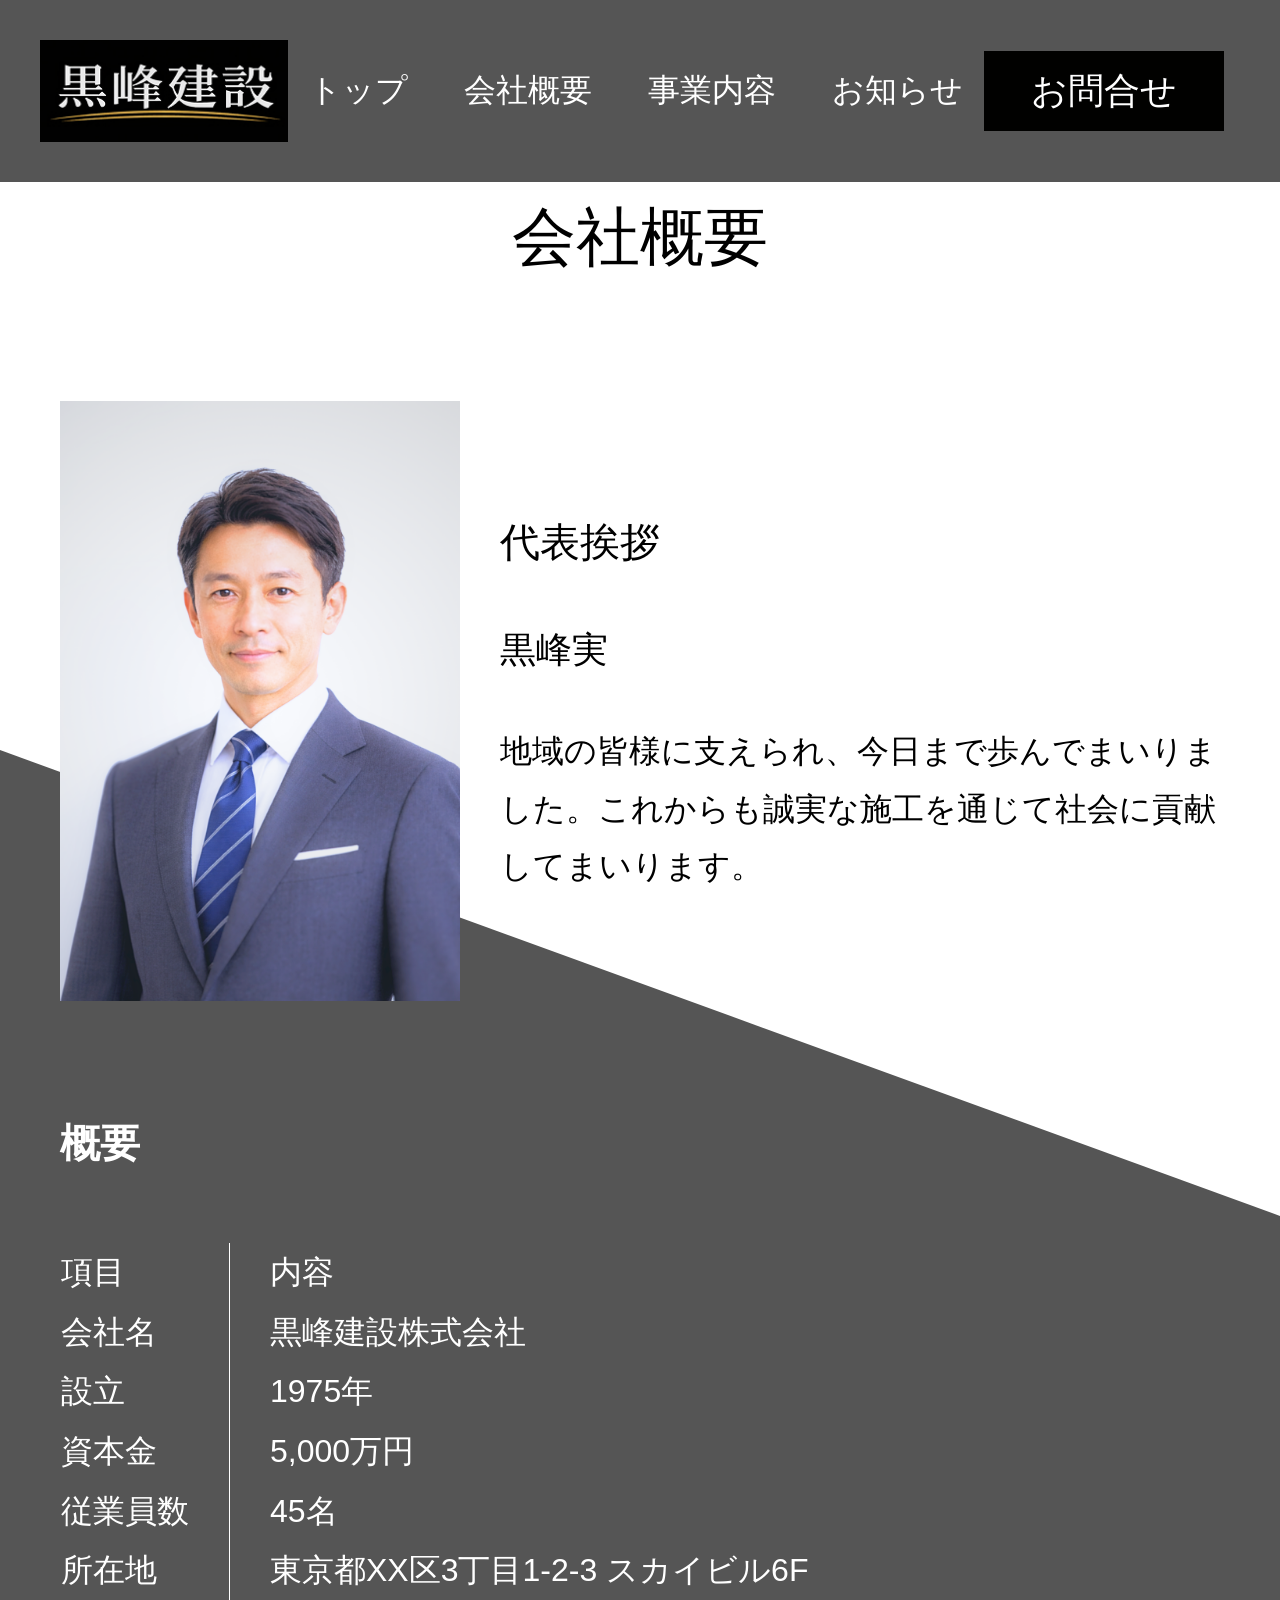
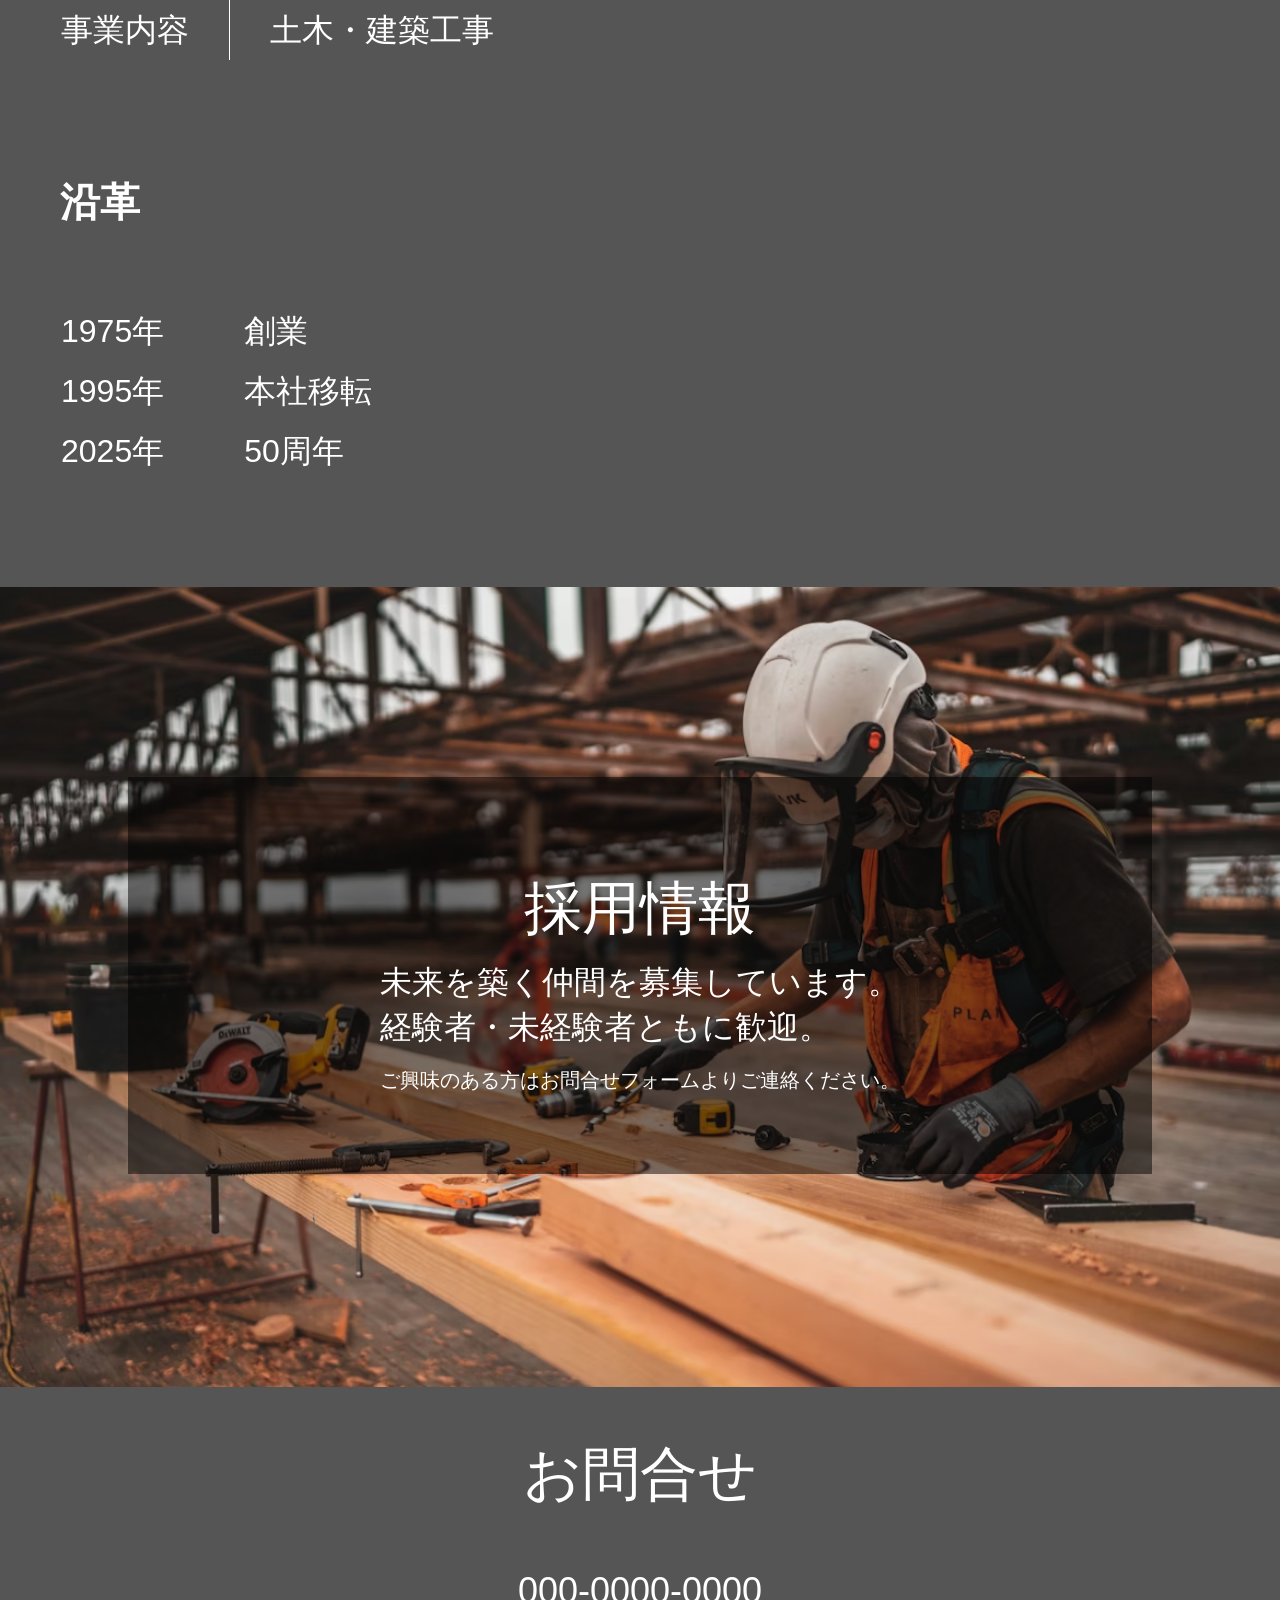
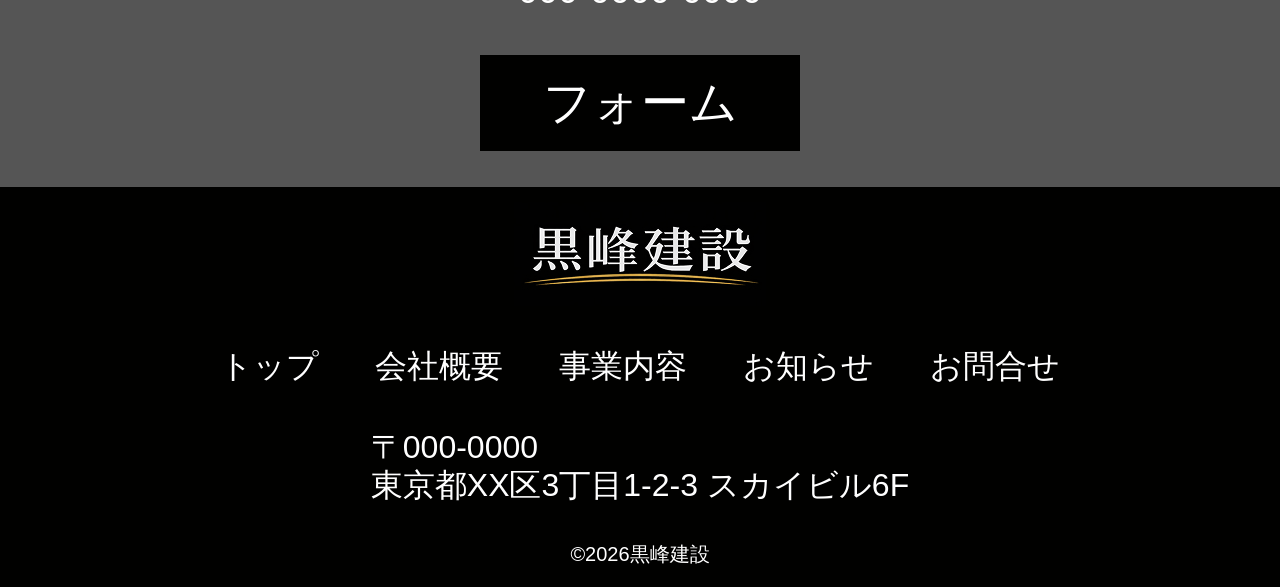
==== commit b1753668: "file organization" ====
--- a/about.html
+++ b/about.html
@@ -9,7 +9,7 @@
   <meta property="og:description" content="橋梁・道路・公共施設施工">
   <meta property="og:type" content="website">
   <title>黒峰建設株式会社 | 橋梁・土木工事の専門企業</title>
-  <link rel="icon" href="icon.jpg">
+  <link rel="icon" href="img/icon.jpg">
   <link rel="stylesheet" href="style.css">
   <link href="https://fonts.googleapis.com/css2?family=Material+Symbols+Outlined" rel="stylesheet" />
 </head>
@@ -19,7 +19,7 @@
     <div class="header-inner">
       <h1 class="logo">
         <a href="index.html">
-          <img src="logo.jpg" alt="黒峰建設株式会社">
+          <img src="img/logo.jpg" alt="黒峰建設株式会社">
         </a>
       </h1>
       <nav class="PC-menu">
@@ -28,7 +28,6 @@
           <li><a href="about.html">会社概要</a></li>
           <li><a href="projects.html">事業内容</a></li>
           <li><a href="news.html">お知らせ</a></li>
-          <li class="contact-btn"><a href="contact.html">お問合せ</a></li>
         </ul>
       </nav>
       <div class="header-right">
@@ -59,7 +58,7 @@
     <h2 class="page-title">会社概要</h2>
     <div class="wrapper">
       <div class="message-container">
-        <img src="CEO.png" alt="代表：黒峰実" class="ceo-img">
+        <img src="img/CEO.png" alt="代表：黒峰実" class="ceo-img">
         <div class="message-inner">
           <h3 class="ceo-message">代表挨拶</h3>
           <p class="ceo-name">黒峰実</p>
@@ -147,7 +146,7 @@
   </section>
 
   <footer>
-    <img src="logo.jpg" alt="黒峰建設株式会社">
+    <img src="img/logo.jpg" alt="黒峰建設株式会社">
     <nav>
       <ul class="menu">
         <li><a href="index.html">トップ</a></li>
--- a/style.css
+++ b/style.css
@@ -175,7 +175,7 @@
 
 .hero {
   display: flex;
-  background: url(top-1.avif) center bottom / cover no-repeat;
+  background: url(img/top-1.avif) center bottom / cover no-repeat;
   min-height: 720px;
   align-items: center;
   padding: 120px 20px;
@@ -209,7 +209,7 @@
 }
 
 .news {
-  background: url(company2.avif) center bottom / cover no-repeat;
+  background: url(img/company2.avif) center bottom / cover no-repeat;
   min-height: 720px;
   display: flex;
   flex-direction: column;
@@ -284,7 +284,7 @@
 
 
 .about {
-  background: url(top-3.avif) center / cover no-repeat;
+  background: url(img/top-3.avif) center / cover no-repeat;
   min-height: 720px;
   display: flex;
   flex-direction: column;
@@ -336,7 +336,7 @@
 }
 
 .projects {
-  background: url(house4.avif) center / cover no-repeat;
+  background: url(img/house4.avif) center / cover no-repeat;
   min-height: 960px;
   display: flex;
   flex-direction: column;
@@ -561,7 +561,7 @@
 
 
 .recruitment {
-  background: url(top-6.avif) center / cover no-repeat;
+  background: url(img/top-6.avif) center / cover no-repeat;
   min-height: 800px;
   display: flex;
   flex-direction: column;
@@ -668,41 +668,28 @@
   font-size: clamp(28px, 2vw, 32px);
 }
 
-.ex-ttl {
-  display: flex;
-  width: 100%;
-  flex-direction: column;
+.ex-text {
+  display: flex;
+  flex-direction: column;
+  width: 560px;
+}
+
+.ex-text dt,
+.ex-text dd {
+  margin: 0;
+}
+
+.projects-ex {
+  display: flex;
+  font-size: clamp(28px, 2vw, 32px);
+  text-align: justify;
+  justify-content: space-between;
+  align-items: center;
 }
 
 .projects-ex:nth-of-type(even) {
-  text-align: right;
-}
-
-.ex-detail {
-  display: flex;
-  align-items: center;
-  justify-content: space-between;
-}
-
-.ex-inner {
-  display: flex;
-  flex-direction: column;
-  width: 560px;
-}
-
-.ex-inner dt,
-.ex-inner dd {
-  margin: 0;
-}
-
-.projects-ex {
-  display: flex;
-  flex-direction: column;
-  font-size: clamp(28px, 2vw, 32px);
-}
-
-.projects-ex:nth-of-type(even) .ex-detail {
   flex-direction: row-reverse;
+  text-align: justify;
 }
 
 .projects-ex img {
@@ -1205,13 +1192,7 @@
     font-size: 16px;
   }
 
-  .ex-detail {
-    display: flex;
-    align-items: center;
-    justify-content: space-between;
-  }
-
-  .ex-inner {
+  .ex-text {
     width: 320px;
   }
 
@@ -1317,4 +1298,250 @@
     display: block;
   }
 
+  .news,
+  .about,
+  .projects {
+    max-height: 1000px;
+    min-height: 0;
+  }
+
+  .news-overlay {
+    max-width: 1000px;
+    margin: 0 auto 24px;
+    padding: 40px;
+  }
+
+  .news-inner {
+    font-size: 16px;
+  }
+
+  .top-news-list li a {
+    gap: 8px;
+  }
+
+  .top-news-list time {
+    width: 50px;
+  }
+
+  .more {
+    width: 180px;
+    font-size: 24px;
+    line-height: 54px;
+  }
+
+  .about .about-inner .sub-heading {
+    font-size: 24px;
+  }
+
+  .about p {
+    font-size: 16px;
+    line-height: 1.5;
+  }
+
+  .projects {
+    gap: 24px;
+  }
+
+  .section-heading {
+    gap: 8px;
+  }
+
+  .section-heading p {
+    font-weight: 400;
+  }
+
+  .projects .projects-inner {
+    display: grid;
+    grid-template-columns: repeat(auto-fit, minmax(200px, 1fr));
+    gap: 20px;
+  }
+
+  .projects-overlay {
+    max-width: 200px;
+    min-height: 200px;
+    aspect-ratio: 1 / 1;
+    padding: 8px 12px;
+  }
+
+
+  footer {
+    gap: 8px;
+    height: 180px;
+  }
+
+  footer img {
+    width: 120px;
+  }
+
+  footer .menu {
+    gap: 8px;
+    font-size: 16px;
+  }
+
+  .adress {
+    font-size: 16px;
+  }
+
+  .copyright {
+    font-size: 12px;
+  }
+
+
+  /* 会社概要 */
+
+  .about-page .pages::before {
+    top: 43%;
+  }
+
+  .about-page .wrapper {
+    padding: 0 20px;
+  }
+
+  .page-title {
+    font-size: 32px;
+    margin-bottom: 32px;
+  }
+
+  .part-title {
+    font-size: 20px;
+    margin: 20px 0 32px;
+  }
+
+  .ceo-img {
+    width: 80px;
+    padding-top: 10px;
+  }
+
+  .message-inner {
+    gap: 8px;
+  }
+
+  .ceo-message {
+    font-size: 24px;
+  }
+
+  .ceo-name {
+    font-size: 20px;
+  }
+
+  .message {
+    text-align: justify;
+  }
+
+
+  .recruitment {
+    min-height: 300px;
+  }
+
+  .recruitment-overlay {
+    margin: 16px auto;
+    padding: 16px 8px;
+  }
+
+  .recruitment .section-title,
+  .contact-lead .section-title {
+    font-size: 24px;
+  }
+
+  .recruitment p {
+    font-size: 16px;
+  }
+
+  p.small {
+    font-size: 12px;
+  }
+
+  .contact-lead {
+    min-height: 160px;
+    gap: 8px;
+  }
+
+  .contact-lead p {
+    font-size: 16px;
+  }
+
+
+  /* 事業内容 */
+
+  .projects-page .pages::before {
+    top: 40%;
+  }
+
+  .explanation {
+    font-size: 16px;
+  }
+
+  .projects-page .wrapper {
+    max-width: 800px;
+    padding: 0 16px;
+    gap: 20px;
+  }
+
+  .kinds {
+    gap: 20px;
+  }
+
+  .ex-text {
+    width: 100%;
+    order: 2;
+  }
+
+  .projects-ex,
+  .projects-ex:nth-of-type(even) {
+    font-size: 16px;
+    flex-direction: column;
+    align-items: stretch;
+  }
+
+  .projects-ex img {
+    width: 100%;
+    order: 1;
+  }
+
+
+
+  /* お知らせ */
+
+  .news-list {
+    padding: 0 16px;
+    gap: 16px;
+  }
+
+
+  /* 記事 */
+
+  .article-inner {
+    width: 90%;
+  }
+
+  .article-ttl {
+    font-size: 24px;
+  }
+
+  .article-date {
+    font-size: 16px;
+  }
+
+  .article-text {
+    font-size: 16px;
+  }
+
+
+  /* サンクス */
+
+  .thanks-page {
+    min-height: 700px;
+  }
+
+  .thanks-comment {
+    width: 80%;
+    margin: auto;
+    text-align: justify;
+    font-size: 16px;
+  }
+
+  .back {
+    font-size: 12px;
+  }
+
 }
